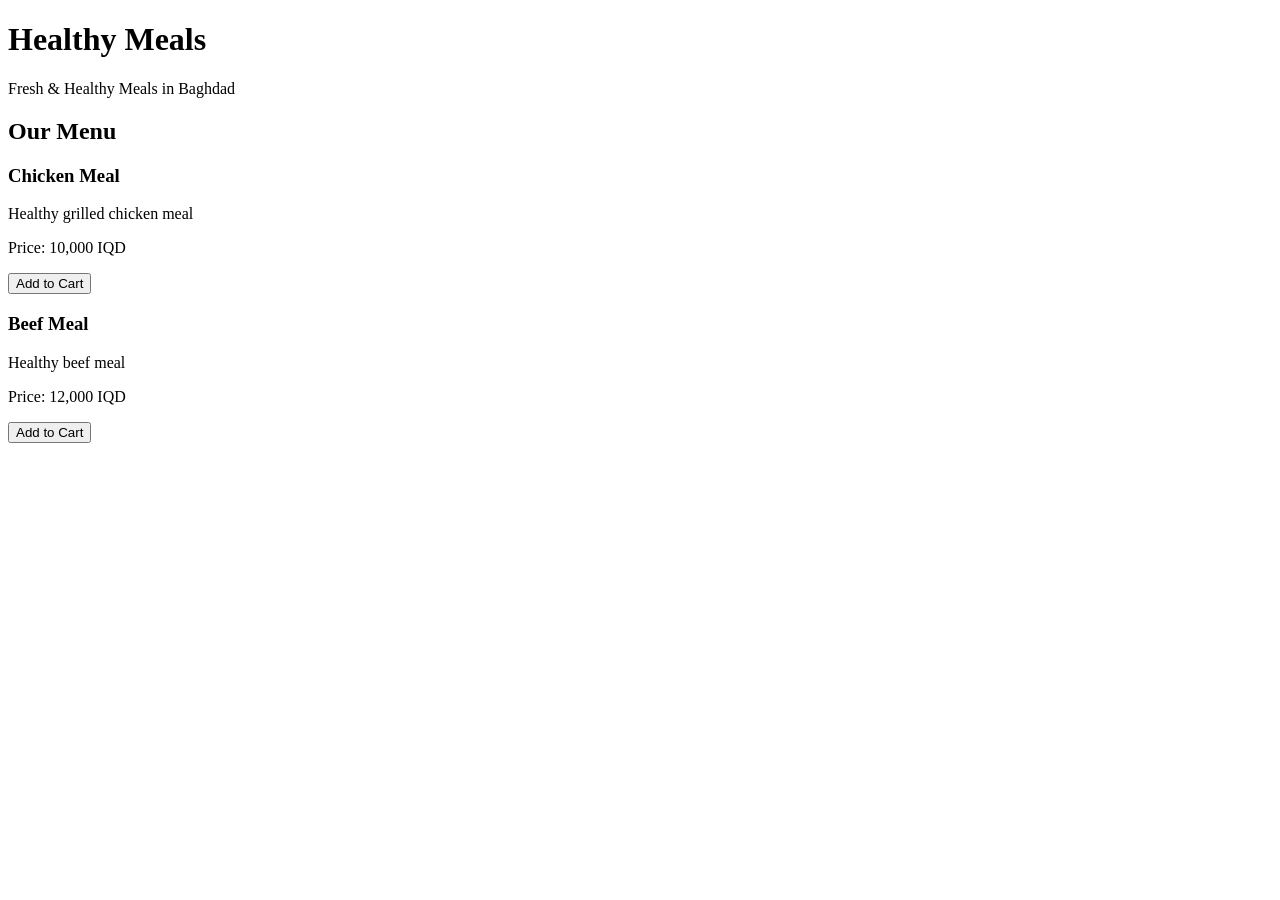
==== index.html @ e66ba893 "Create index.html" ====
<!DOCTYPE html>
<html lang="en">
<head>
    <meta charset="UTF-8">
    <meta name="viewport" content="width=device-width, initial-scale=1.0">
    <title>Healthy Meals Baghdad</title>
<link rel="stylesheet" href="css/style.css">
</head>

<body>

    <header>
        <h1>Healthy Meals</h1>
        <p>Fresh & Healthy Meals in Baghdad</p>
    </header>

    <main>
        <section>
            <h2>Our Menu</h2>

            <div>
                <h3>Chicken Meal</h3>
                <p>Healthy grilled chicken meal</p>
               <p>Price: 10,000 IQD</p>
                <button>Add to Cart</button>
            </div>

            <div>
                <h3>Beef Meal</h3>
                <p>Healthy beef meal</p>
                <p>Price: 12,000 IQD</p>
                <button>Add to Cart</button>
            </div>

        </section>
    </main>

    <script src="js/app.js"></script>

</body>
</html>
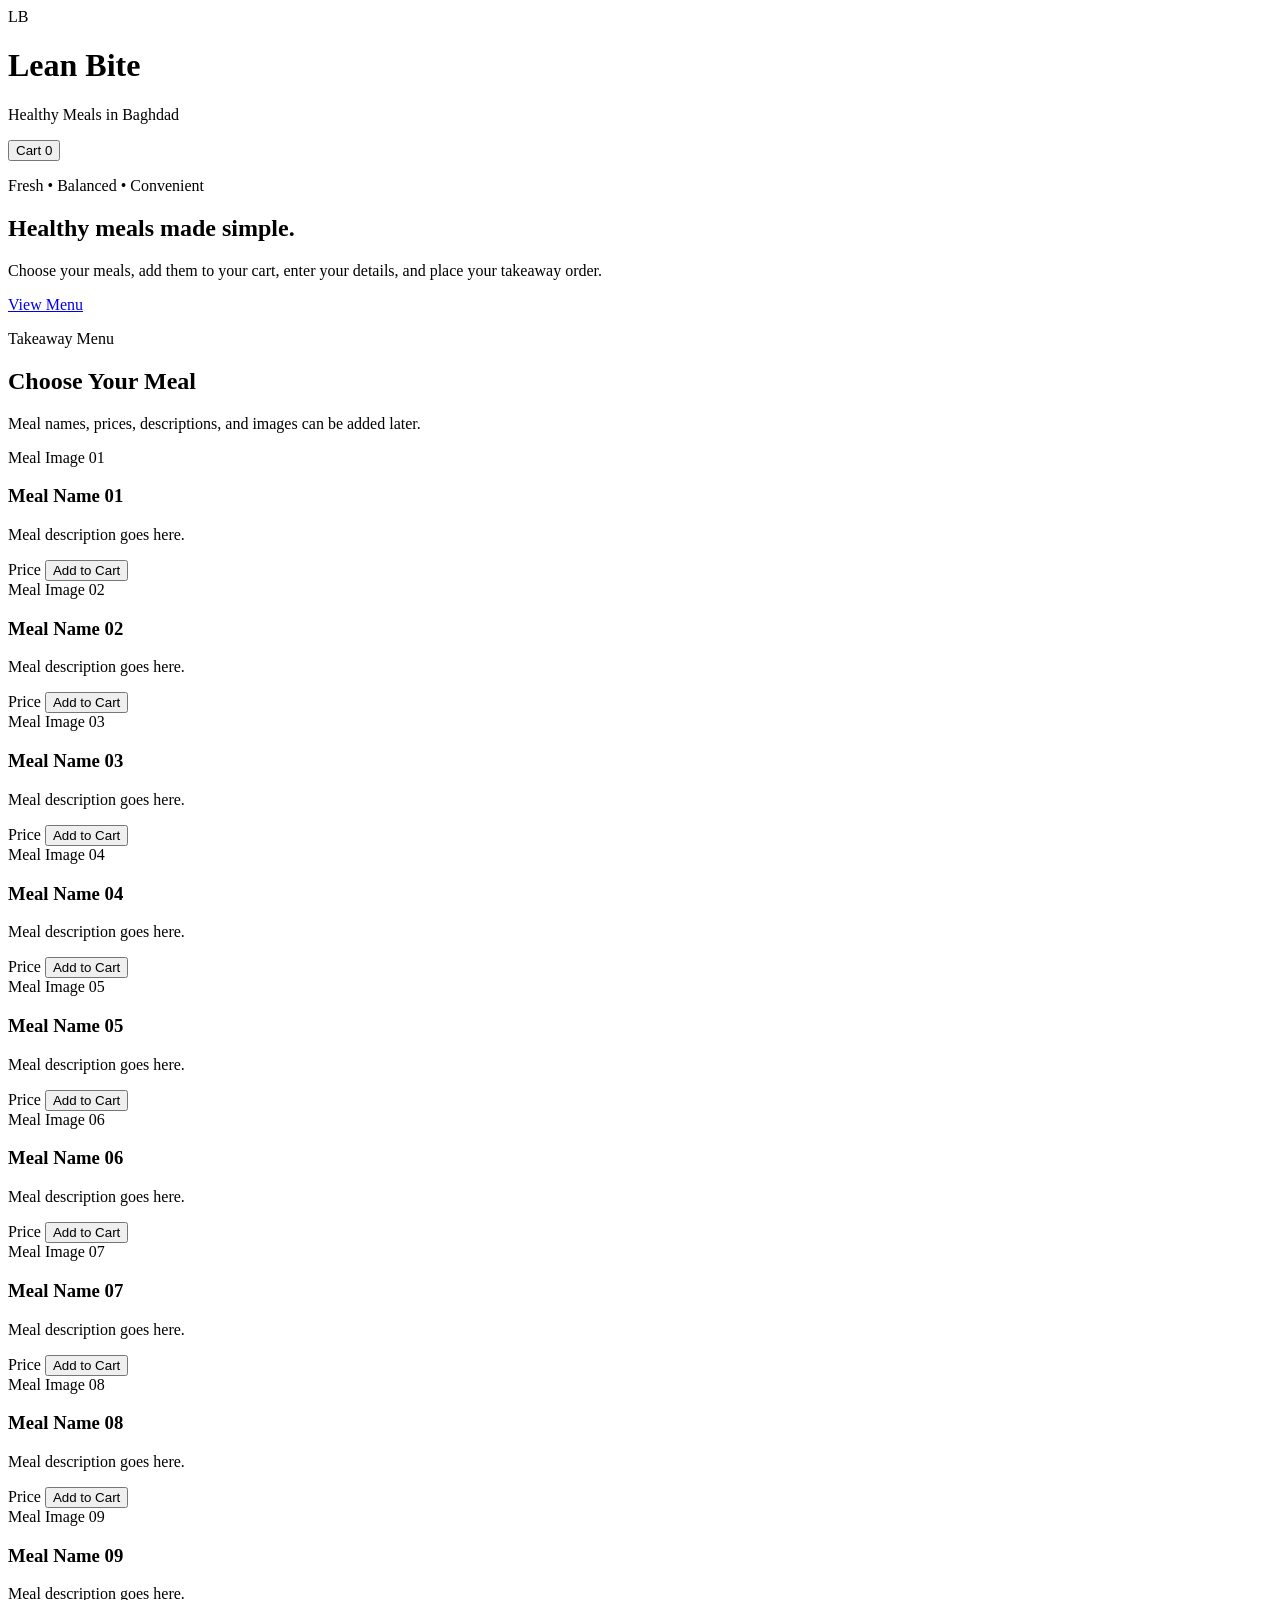
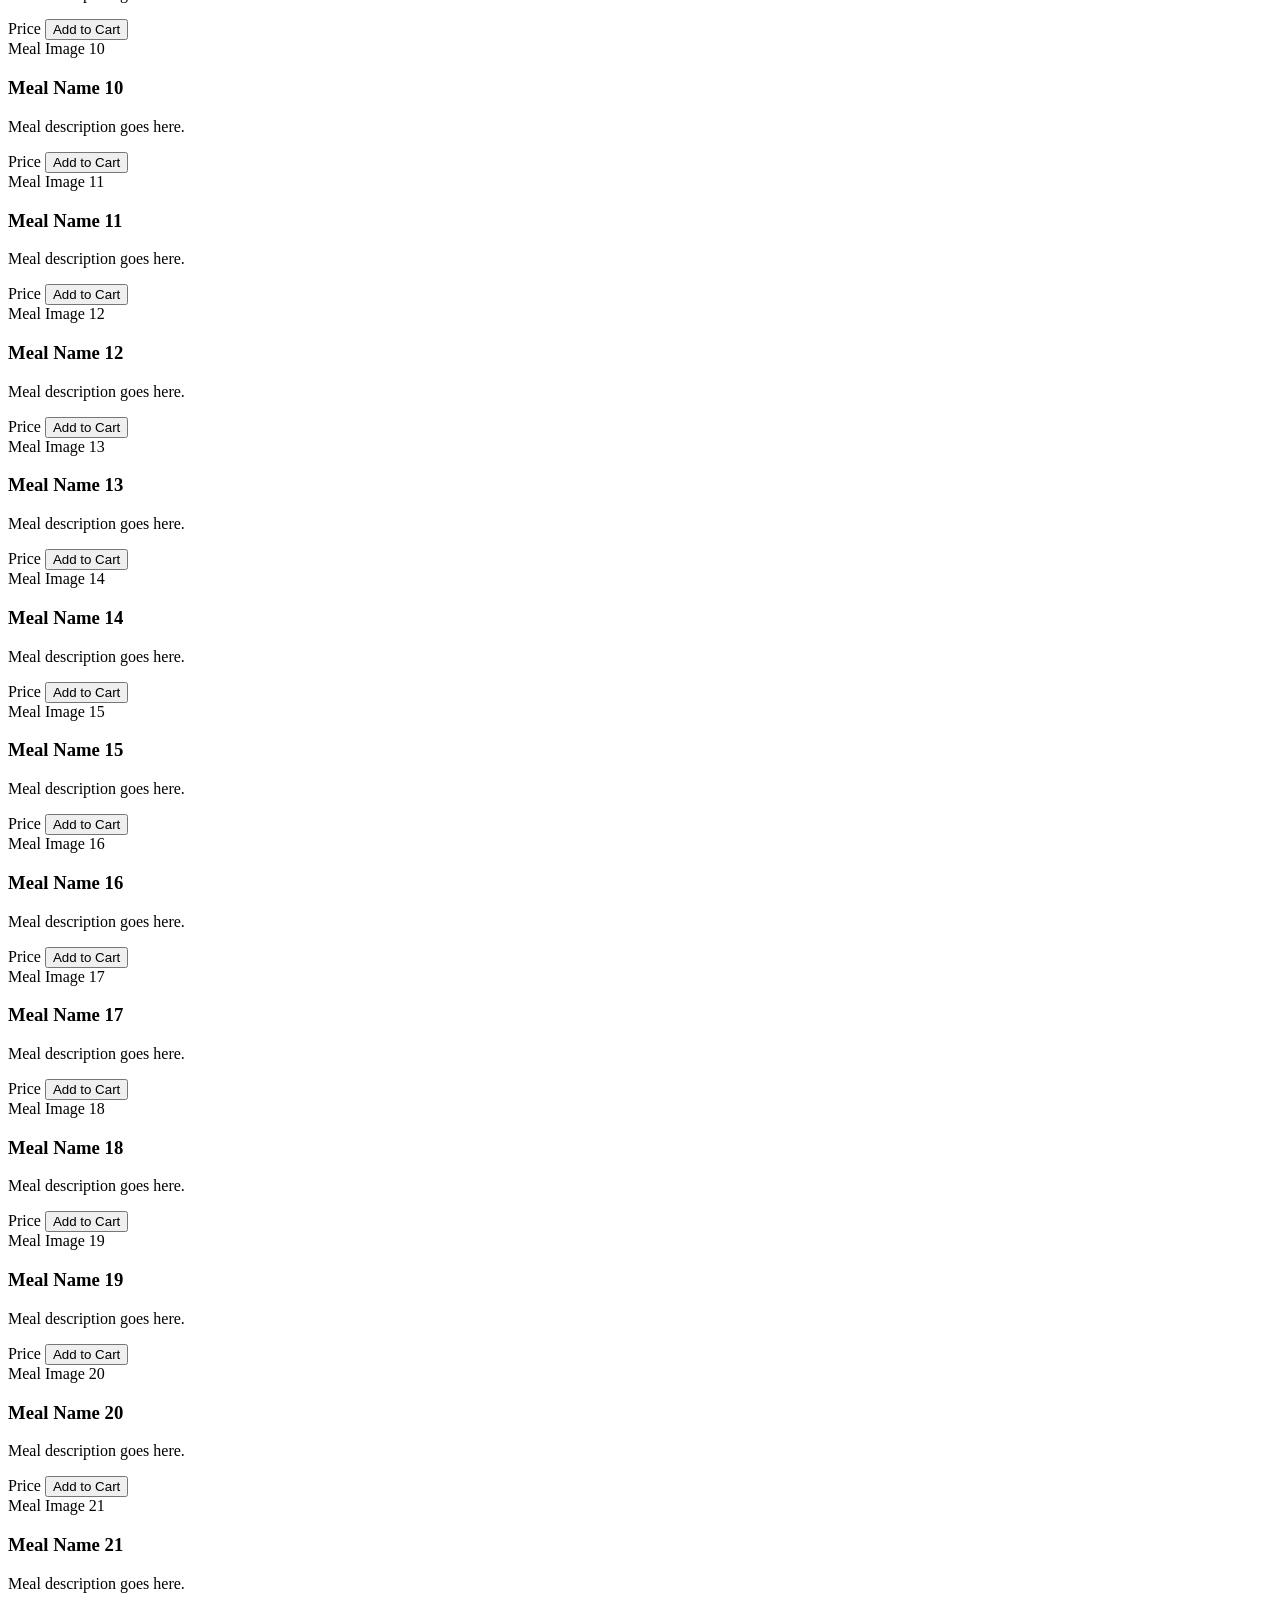
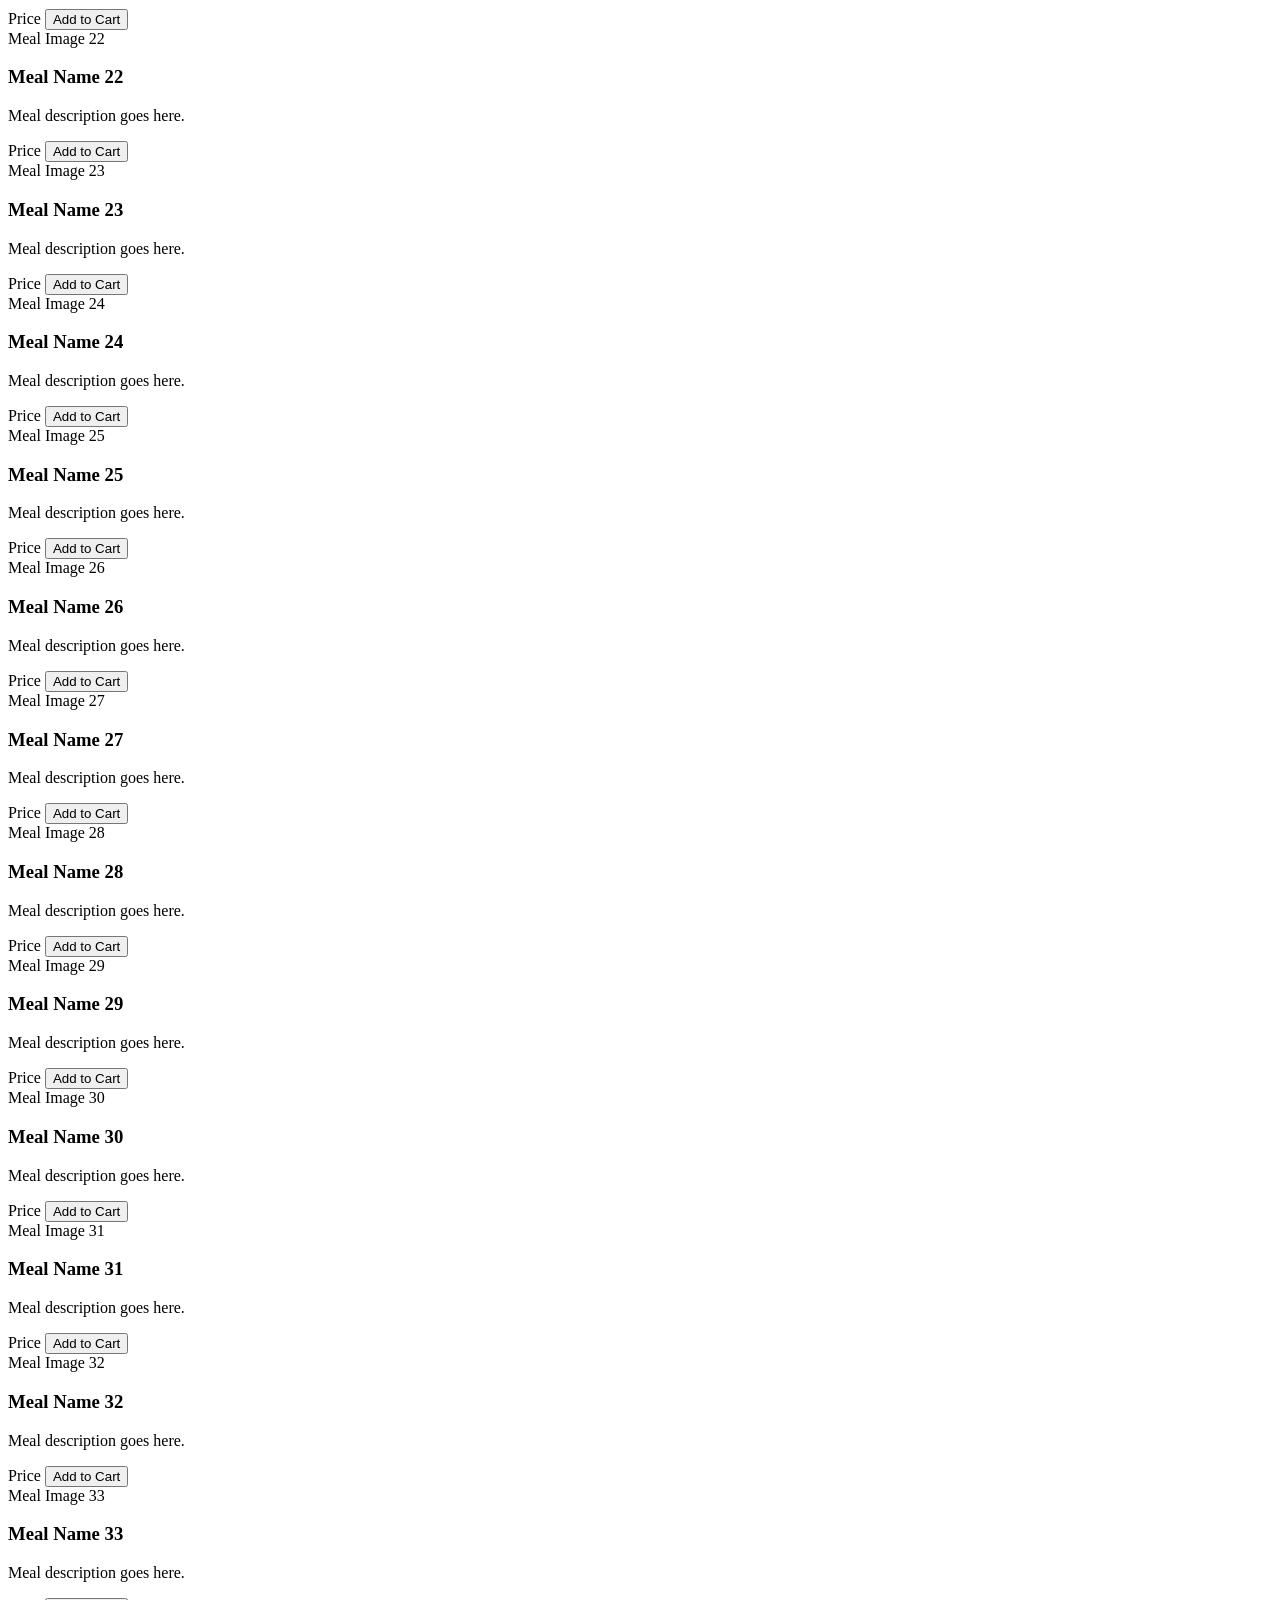
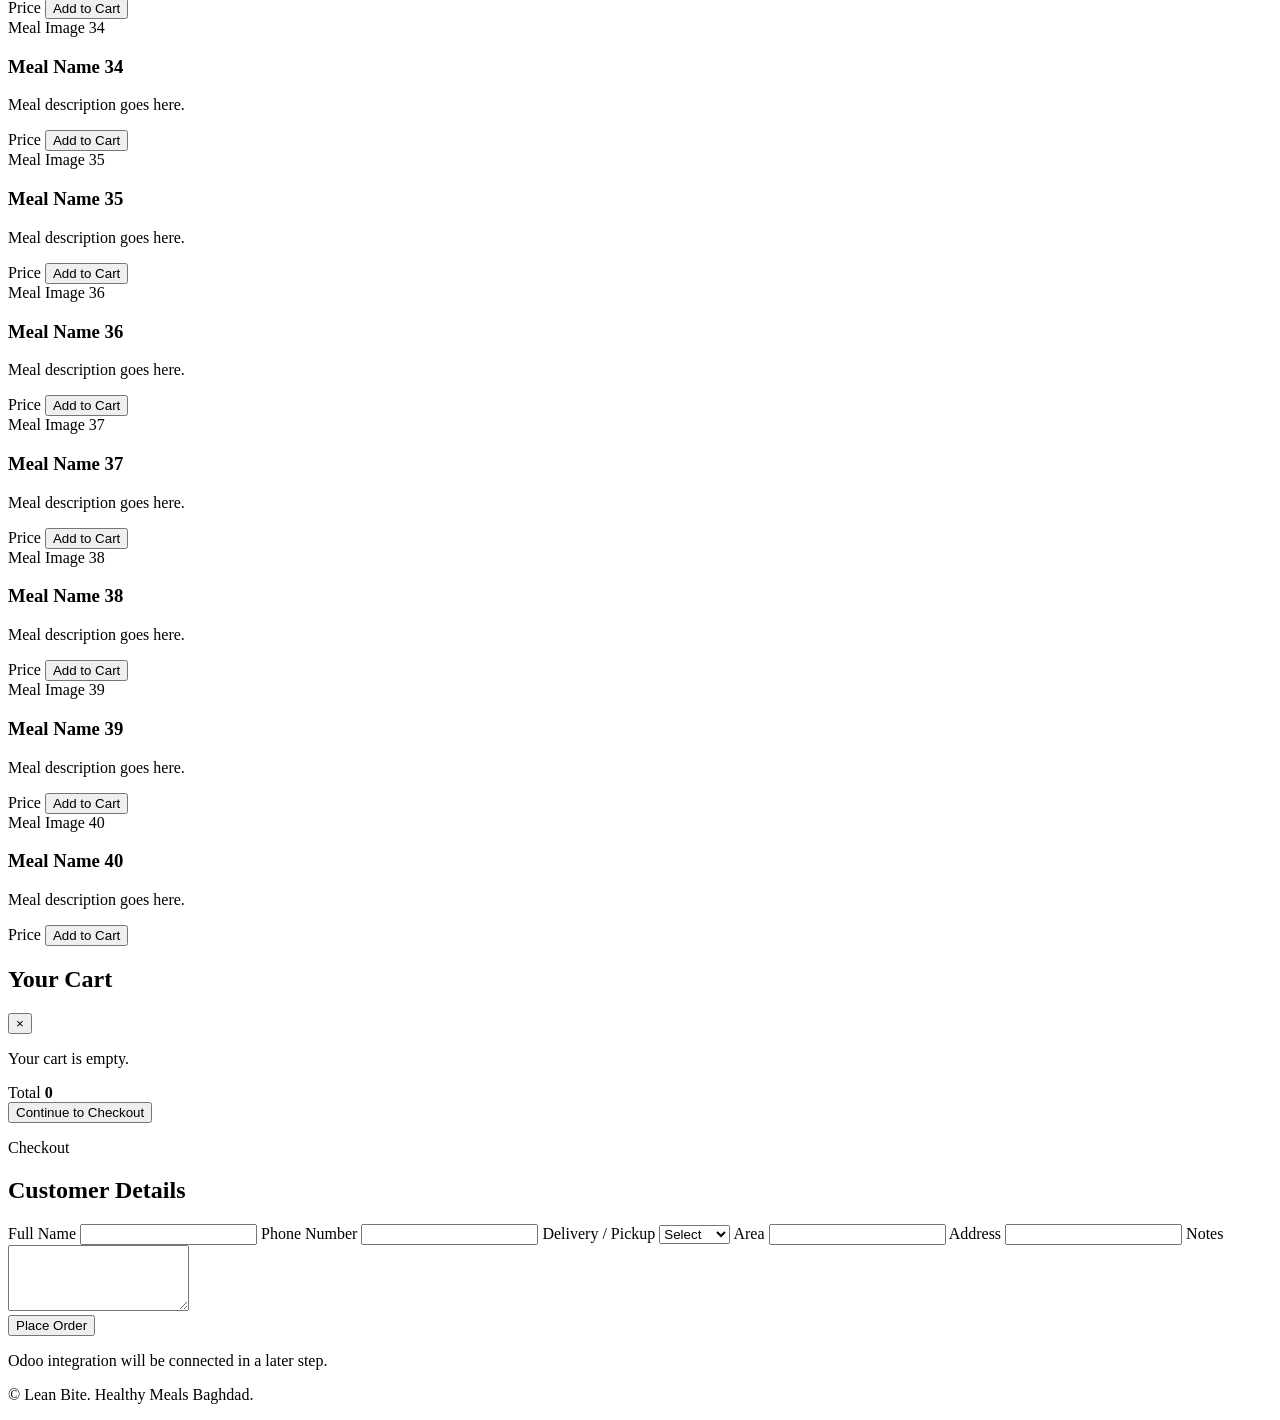
==== commit 3cbba74a: "Add files via upload" ====
--- a/index.html
+++ b/index.html
@@ -1,41 +1,672 @@
 <!DOCTYPE html>
 <html lang="en">
 <head>
-    <meta charset="UTF-8">
-    <meta name="viewport" content="width=device-width, initial-scale=1.0">
-    <title>Healthy Meals Baghdad</title>
-<link rel="stylesheet" href="css/style.css">
+  <meta charset="UTF-8" />
+  <meta name="viewport" content="width=device-width, initial-scale=1.0" />
+  <meta
+    name="description"
+    content="Lean Bite Baghdad takeaway menu for healthy meals."
+  />
+  <title>Lean Bite | Healthy Meals Baghdad</title>
+
+  <!-- Brand styles -->
+  <link rel="stylesheet" href="css/style.css" />
 </head>
 
 <body>
-
-    <header>
-        <h1>Healthy Meals</h1>
-        <p>Fresh & Healthy Meals in Baghdad</p>
-    </header>
-
-    <main>
-        <section>
-            <h2>Our Menu</h2>
-
-            <div>
-                <h3>Chicken Meal</h3>
-                <p>Healthy grilled chicken meal</p>
-               <p>Price: 10,000 IQD</p>
-                <button>Add to Cart</button>
-            </div>
-
-            <div>
-                <h3>Beef Meal</h3>
-                <p>Healthy beef meal</p>
-                <p>Price: 12,000 IQD</p>
-                <button>Add to Cart</button>
-            </div>
-
-        </section>
-    </main>
-
-    <script src="js/app.js"></script>
-
+  <header class="site-header">
+    <div class="container header-inner">
+      <div class="brand">
+        <span class="brand-mark">LB</span>
+        <div>
+          <h1>Lean Bite</h1>
+          <p>Healthy Meals in Baghdad</p>
+        </div>
+      </div>
+
+      <button class="cart-button" id="cartButton" type="button">
+        Cart
+        <span class="cart-count" id="cartCount">0</span>
+      </button>
+    </div>
+  </header>
+
+  <main>
+    <section class="hero">
+      <div class="container hero-inner">
+        <p class="eyebrow">Fresh • Balanced • Convenient</p>
+        <h2>Healthy meals made simple.</h2>
+        <p>
+          Choose your meals, add them to your cart, enter your details,
+          and place your takeaway order.
+        </p>
+
+        <a class="primary-button" href="#menu">View Menu</a>
+      </div>
+    </section>
+
+    <section class="menu-section" id="menu">
+      <div class="container">
+        <div class="section-heading">
+          <p class="eyebrow">Takeaway Menu</p>
+          <h2>Choose Your Meal</h2>
+          <p>
+            Meal names, prices, descriptions, and images can be added later.
+          </p>
+        </div>
+
+        <div class="menu-grid">
+
+          <!-- Meal 01 -->
+          <article class="meal-card" data-meal-id="1">
+            <div class="meal-image-placeholder">Meal Image 01</div>
+            <div class="meal-content">
+              <h3>Meal Name 01</h3>
+              <p class="meal-description">Meal description goes here.</p>
+              <div class="meal-footer">
+                <span class="meal-price">Price</span>
+                <button class="add-to-cart" type="button" data-meal-id="1">Add to Cart</button>
+              </div>
+            </div>
+          </article>
+
+          <!-- Meal 02 -->
+          <article class="meal-card" data-meal-id="2">
+            <div class="meal-image-placeholder">Meal Image 02</div>
+            <div class="meal-content">
+              <h3>Meal Name 02</h3>
+              <p class="meal-description">Meal description goes here.</p>
+              <div class="meal-footer">
+                <span class="meal-price">Price</span>
+                <button class="add-to-cart" type="button" data-meal-id="2">Add to Cart</button>
+              </div>
+            </div>
+          </article>
+
+          <!-- Meal 03 -->
+          <article class="meal-card" data-meal-id="3">
+            <div class="meal-image-placeholder">Meal Image 03</div>
+            <div class="meal-content">
+              <h3>Meal Name 03</h3>
+              <p class="meal-description">Meal description goes here.</p>
+              <div class="meal-footer">
+                <span class="meal-price">Price</span>
+                <button class="add-to-cart" type="button" data-meal-id="3">Add to Cart</button>
+              </div>
+            </div>
+          </article>
+
+          <!-- Meal 04 -->
+          <article class="meal-card" data-meal-id="4">
+            <div class="meal-image-placeholder">Meal Image 04</div>
+            <div class="meal-content">
+              <h3>Meal Name 04</h3>
+              <p class="meal-description">Meal description goes here.</p>
+              <div class="meal-footer">
+                <span class="meal-price">Price</span>
+                <button class="add-to-cart" type="button" data-meal-id="4">Add to Cart</button>
+              </div>
+            </div>
+          </article>
+
+          <!-- Meal 05 -->
+          <article class="meal-card" data-meal-id="5">
+            <div class="meal-image-placeholder">Meal Image 05</div>
+            <div class="meal-content">
+              <h3>Meal Name 05</h3>
+              <p class="meal-description">Meal description goes here.</p>
+              <div class="meal-footer">
+                <span class="meal-price">Price</span>
+                <button class="add-to-cart" type="button" data-meal-id="5">Add to Cart</button>
+              </div>
+            </div>
+          </article>
+
+          <!-- Meal 06 -->
+          <article class="meal-card" data-meal-id="6">
+            <div class="meal-image-placeholder">Meal Image 06</div>
+            <div class="meal-content">
+              <h3>Meal Name 06</h3>
+              <p class="meal-description">Meal description goes here.</p>
+              <div class="meal-footer">
+                <span class="meal-price">Price</span>
+                <button class="add-to-cart" type="button" data-meal-id="6">Add to Cart</button>
+              </div>
+            </div>
+          </article>
+
+          <!-- Meal 07 -->
+          <article class="meal-card" data-meal-id="7">
+            <div class="meal-image-placeholder">Meal Image 07</div>
+            <div class="meal-content">
+              <h3>Meal Name 07</h3>
+              <p class="meal-description">Meal description goes here.</p>
+              <div class="meal-footer">
+                <span class="meal-price">Price</span>
+                <button class="add-to-cart" type="button" data-meal-id="7">Add to Cart</button>
+              </div>
+            </div>
+          </article>
+
+          <!-- Meal 08 -->
+          <article class="meal-card" data-meal-id="8">
+            <div class="meal-image-placeholder">Meal Image 08</div>
+            <div class="meal-content">
+              <h3>Meal Name 08</h3>
+              <p class="meal-description">Meal description goes here.</p>
+              <div class="meal-footer">
+                <span class="meal-price">Price</span>
+                <button class="add-to-cart" type="button" data-meal-id="8">Add to Cart</button>
+              </div>
+            </div>
+          </article>
+
+          <!-- Meal 09 -->
+          <article class="meal-card" data-meal-id="9">
+            <div class="meal-image-placeholder">Meal Image 09</div>
+            <div class="meal-content">
+              <h3>Meal Name 09</h3>
+              <p class="meal-description">Meal description goes here.</p>
+              <div class="meal-footer">
+                <span class="meal-price">Price</span>
+                <button class="add-to-cart" type="button" data-meal-id="9">Add to Cart</button>
+              </div>
+            </div>
+          </article>
+
+          <!-- Meal 10 -->
+          <article class="meal-card" data-meal-id="10">
+            <div class="meal-image-placeholder">Meal Image 10</div>
+            <div class="meal-content">
+              <h3>Meal Name 10</h3>
+              <p class="meal-description">Meal description goes here.</p>
+              <div class="meal-footer">
+                <span class="meal-price">Price</span>
+                <button class="add-to-cart" type="button" data-meal-id="10">Add to Cart</button>
+              </div>
+            </div>
+          </article>
+
+          <!-- Meal 11 -->
+          <article class="meal-card" data-meal-id="11">
+            <div class="meal-image-placeholder">Meal Image 11</div>
+            <div class="meal-content">
+              <h3>Meal Name 11</h3>
+              <p class="meal-description">Meal description goes here.</p>
+              <div class="meal-footer">
+                <span class="meal-price">Price</span>
+                <button class="add-to-cart" type="button" data-meal-id="11">Add to Cart</button>
+              </div>
+            </div>
+          </article>
+
+          <!-- Meal 12 -->
+          <article class="meal-card" data-meal-id="12">
+            <div class="meal-image-placeholder">Meal Image 12</div>
+            <div class="meal-content">
+              <h3>Meal Name 12</h3>
+              <p class="meal-description">Meal description goes here.</p>
+              <div class="meal-footer">
+                <span class="meal-price">Price</span>
+                <button class="add-to-cart" type="button" data-meal-id="12">Add to Cart</button>
+              </div>
+            </div>
+          </article>
+
+          <!-- Meal 13 -->
+          <article class="meal-card" data-meal-id="13">
+            <div class="meal-image-placeholder">Meal Image 13</div>
+            <div class="meal-content">
+              <h3>Meal Name 13</h3>
+              <p class="meal-description">Meal description goes here.</p>
+              <div class="meal-footer">
+                <span class="meal-price">Price</span>
+                <button class="add-to-cart" type="button" data-meal-id="13">Add to Cart</button>
+              </div>
+            </div>
+          </article>
+
+          <!-- Meal 14 -->
+          <article class="meal-card" data-meal-id="14">
+            <div class="meal-image-placeholder">Meal Image 14</div>
+            <div class="meal-content">
+              <h3>Meal Name 14</h3>
+              <p class="meal-description">Meal description goes here.</p>
+              <div class="meal-footer">
+                <span class="meal-price">Price</span>
+                <button class="add-to-cart" type="button" data-meal-id="14">Add to Cart</button>
+              </div>
+            </div>
+          </article>
+
+          <!-- Meal 15 -->
+          <article class="meal-card" data-meal-id="15">
+            <div class="meal-image-placeholder">Meal Image 15</div>
+            <div class="meal-content">
+              <h3>Meal Name 15</h3>
+              <p class="meal-description">Meal description goes here.</p>
+              <div class="meal-footer">
+                <span class="meal-price">Price</span>
+                <button class="add-to-cart" type="button" data-meal-id="15">Add to Cart</button>
+              </div>
+            </div>
+          </article>
+
+          <!-- Meal 16 -->
+          <article class="meal-card" data-meal-id="16">
+            <div class="meal-image-placeholder">Meal Image 16</div>
+            <div class="meal-content">
+              <h3>Meal Name 16</h3>
+              <p class="meal-description">Meal description goes here.</p>
+              <div class="meal-footer">
+                <span class="meal-price">Price</span>
+                <button class="add-to-cart" type="button" data-meal-id="16">Add to Cart</button>
+              </div>
+            </div>
+          </article>
+
+          <!-- Meal 17 -->
+          <article class="meal-card" data-meal-id="17">
+            <div class="meal-image-placeholder">Meal Image 17</div>
+            <div class="meal-content">
+              <h3>Meal Name 17</h3>
+              <p class="meal-description">Meal description goes here.</p>
+              <div class="meal-footer">
+                <span class="meal-price">Price</span>
+                <button class="add-to-cart" type="button" data-meal-id="17">Add to Cart</button>
+              </div>
+            </div>
+          </article>
+
+          <!-- Meal 18 -->
+          <article class="meal-card" data-meal-id="18">
+            <div class="meal-image-placeholder">Meal Image 18</div>
+            <div class="meal-content">
+              <h3>Meal Name 18</h3>
+              <p class="meal-description">Meal description goes here.</p>
+              <div class="meal-footer">
+                <span class="meal-price">Price</span>
+                <button class="add-to-cart" type="button" data-meal-id="18">Add to Cart</button>
+              </div>
+            </div>
+          </article>
+
+          <!-- Meal 19 -->
+          <article class="meal-card" data-meal-id="19">
+            <div class="meal-image-placeholder">Meal Image 19</div>
+            <div class="meal-content">
+              <h3>Meal Name 19</h3>
+              <p class="meal-description">Meal description goes here.</p>
+              <div class="meal-footer">
+                <span class="meal-price">Price</span>
+                <button class="add-to-cart" type="button" data-meal-id="19">Add to Cart</button>
+              </div>
+            </div>
+          </article>
+
+          <!-- Meal 20 -->
+          <article class="meal-card" data-meal-id="20">
+            <div class="meal-image-placeholder">Meal Image 20</div>
+            <div class="meal-content">
+              <h3>Meal Name 20</h3>
+              <p class="meal-description">Meal description goes here.</p>
+              <div class="meal-footer">
+                <span class="meal-price">Price</span>
+                <button class="add-to-cart" type="button" data-meal-id="20">Add to Cart</button>
+              </div>
+            </div>
+          </article>
+
+          <!-- Meal 21 -->
+          <article class="meal-card" data-meal-id="21">
+            <div class="meal-image-placeholder">Meal Image 21</div>
+            <div class="meal-content">
+              <h3>Meal Name 21</h3>
+              <p class="meal-description">Meal description goes here.</p>
+              <div class="meal-footer">
+                <span class="meal-price">Price</span>
+                <button class="add-to-cart" type="button" data-meal-id="21">Add to Cart</button>
+              </div>
+            </div>
+          </article>
+
+          <!-- Meal 22 -->
+          <article class="meal-card" data-meal-id="22">
+            <div class="meal-image-placeholder">Meal Image 22</div>
+            <div class="meal-content">
+              <h3>Meal Name 22</h3>
+              <p class="meal-description">Meal description goes here.</p>
+              <div class="meal-footer">
+                <span class="meal-price">Price</span>
+                <button class="add-to-cart" type="button" data-meal-id="22">Add to Cart</button>
+              </div>
+            </div>
+          </article>
+
+          <!-- Meal 23 -->
+          <article class="meal-card" data-meal-id="23">
+            <div class="meal-image-placeholder">Meal Image 23</div>
+            <div class="meal-content">
+              <h3>Meal Name 23</h3>
+              <p class="meal-description">Meal description goes here.</p>
+              <div class="meal-footer">
+                <span class="meal-price">Price</span>
+                <button class="add-to-cart" type="button" data-meal-id="23">Add to Cart</button>
+              </div>
+            </div>
+          </article>
+
+          <!-- Meal 24 -->
+          <article class="meal-card" data-meal-id="24">
+            <div class="meal-image-placeholder">Meal Image 24</div>
+            <div class="meal-content">
+              <h3>Meal Name 24</h3>
+              <p class="meal-description">Meal description goes here.</p>
+              <div class="meal-footer">
+                <span class="meal-price">Price</span>
+                <button class="add-to-cart" type="button" data-meal-id="24">Add to Cart</button>
+              </div>
+            </div>
+          </article>
+
+          <!-- Meal 25 -->
+          <article class="meal-card" data-meal-id="25">
+            <div class="meal-image-placeholder">Meal Image 25</div>
+            <div class="meal-content">
+              <h3>Meal Name 25</h3>
+              <p class="meal-description">Meal description goes here.</p>
+              <div class="meal-footer">
+                <span class="meal-price">Price</span>
+                <button class="add-to-cart" type="button" data-meal-id="25">Add to Cart</button>
+              </div>
+            </div>
+          </article>
+
+          <!-- Meal 26 -->
+          <article class="meal-card" data-meal-id="26">
+            <div class="meal-image-placeholder">Meal Image 26</div>
+            <div class="meal-content">
+              <h3>Meal Name 26</h3>
+              <p class="meal-description">Meal description goes here.</p>
+              <div class="meal-footer">
+                <span class="meal-price">Price</span>
+                <button class="add-to-cart" type="button" data-meal-id="26">Add to Cart</button>
+              </div>
+            </div>
+          </article>
+
+          <!-- Meal 27 -->
+          <article class="meal-card" data-meal-id="27">
+            <div class="meal-image-placeholder">Meal Image 27</div>
+            <div class="meal-content">
+              <h3>Meal Name 27</h3>
+              <p class="meal-description">Meal description goes here.</p>
+              <div class="meal-footer">
+                <span class="meal-price">Price</span>
+                <button class="add-to-cart" type="button" data-meal-id="27">Add to Cart</button>
+              </div>
+            </div>
+          </article>
+
+          <!-- Meal 28 -->
+          <article class="meal-card" data-meal-id="28">
+            <div class="meal-image-placeholder">Meal Image 28</div>
+            <div class="meal-content">
+              <h3>Meal Name 28</h3>
+              <p class="meal-description">Meal description goes here.</p>
+              <div class="meal-footer">
+                <span class="meal-price">Price</span>
+                <button class="add-to-cart" type="button" data-meal-id="28">Add to Cart</button>
+              </div>
+            </div>
+          </article>
+
+          <!-- Meal 29 -->
+          <article class="meal-card" data-meal-id="29">
+            <div class="meal-image-placeholder">Meal Image 29</div>
+            <div class="meal-content">
+              <h3>Meal Name 29</h3>
+              <p class="meal-description">Meal description goes here.</p>
+              <div class="meal-footer">
+                <span class="meal-price">Price</span>
+                <button class="add-to-cart" type="button" data-meal-id="29">Add to Cart</button>
+              </div>
+            </div>
+          </article>
+
+          <!-- Meal 30 -->
+          <article class="meal-card" data-meal-id="30">
+            <div class="meal-image-placeholder">Meal Image 30</div>
+            <div class="meal-content">
+              <h3>Meal Name 30</h3>
+              <p class="meal-description">Meal description goes here.</p>
+              <div class="meal-footer">
+                <span class="meal-price">Price</span>
+                <button class="add-to-cart" type="button" data-meal-id="30">Add to Cart</button>
+              </div>
+            </div>
+          </article>
+
+          <!-- Meal 31 -->
+          <article class="meal-card" data-meal-id="31">
+            <div class="meal-image-placeholder">Meal Image 31</div>
+            <div class="meal-content">
+              <h3>Meal Name 31</h3>
+              <p class="meal-description">Meal description goes here.</p>
+              <div class="meal-footer">
+                <span class="meal-price">Price</span>
+                <button class="add-to-cart" type="button" data-meal-id="31">Add to Cart</button>
+              </div>
+            </div>
+          </article>
+
+          <!-- Meal 32 -->
+          <article class="meal-card" data-meal-id="32">
+            <div class="meal-image-placeholder">Meal Image 32</div>
+            <div class="meal-content">
+              <h3>Meal Name 32</h3>
+              <p class="meal-description">Meal description goes here.</p>
+              <div class="meal-footer">
+                <span class="meal-price">Price</span>
+                <button class="add-to-cart" type="button" data-meal-id="32">Add to Cart</button>
+              </div>
+            </div>
+          </article>
+
+          <!-- Meal 33 -->
+          <article class="meal-card" data-meal-id="33">
+            <div class="meal-image-placeholder">Meal Image 33</div>
+            <div class="meal-content">
+              <h3>Meal Name 33</h3>
+              <p class="meal-description">Meal description goes here.</p>
+              <div class="meal-footer">
+                <span class="meal-price">Price</span>
+                <button class="add-to-cart" type="button" data-meal-id="33">Add to Cart</button>
+              </div>
+            </div>
+          </article>
+
+          <!-- Meal 34 -->
+          <article class="meal-card" data-meal-id="34">
+            <div class="meal-image-placeholder">Meal Image 34</div>
+            <div class="meal-content">
+              <h3>Meal Name 34</h3>
+              <p class="meal-description">Meal description goes here.</p>
+              <div class="meal-footer">
+                <span class="meal-price">Price</span>
+                <button class="add-to-cart" type="button" data-meal-id="34">Add to Cart</button>
+              </div>
+            </div>
+          </article>
+
+          <!-- Meal 35 -->
+          <article class="meal-card" data-meal-id="35">
+            <div class="meal-image-placeholder">Meal Image 35</div>
+            <div class="meal-content">
+              <h3>Meal Name 35</h3>
+              <p class="meal-description">Meal description goes here.</p>
+              <div class="meal-footer">
+                <span class="meal-price">Price</span>
+                <button class="add-to-cart" type="button" data-meal-id="35">Add to Cart</button>
+              </div>
+            </div>
+          </article>
+
+          <!-- Meal 36 -->
+          <article class="meal-card" data-meal-id="36">
+            <div class="meal-image-placeholder">Meal Image 36</div>
+            <div class="meal-content">
+              <h3>Meal Name 36</h3>
+              <p class="meal-description">Meal description goes here.</p>
+              <div class="meal-footer">
+                <span class="meal-price">Price</span>
+                <button class="add-to-cart" type="button" data-meal-id="36">Add to Cart</button>
+              </div>
+            </div>
+          </article>
+
+          <!-- Meal 37 -->
+          <article class="meal-card" data-meal-id="37">
+            <div class="meal-image-placeholder">Meal Image 37</div>
+            <div class="meal-content">
+              <h3>Meal Name 37</h3>
+              <p class="meal-description">Meal description goes here.</p>
+              <div class="meal-footer">
+                <span class="meal-price">Price</span>
+                <button class="add-to-cart" type="button" data-meal-id="37">Add to Cart</button>
+              </div>
+            </div>
+          </article>
+
+          <!-- Meal 38 -->
+          <article class="meal-card" data-meal-id="38">
+            <div class="meal-image-placeholder">Meal Image 38</div>
+            <div class="meal-content">
+              <h3>Meal Name 38</h3>
+              <p class="meal-description">Meal description goes here.</p>
+              <div class="meal-footer">
+                <span class="meal-price">Price</span>
+                <button class="add-to-cart" type="button" data-meal-id="38">Add to Cart</button>
+              </div>
+            </div>
+          </article>
+
+          <!-- Meal 39 -->
+          <article class="meal-card" data-meal-id="39">
+            <div class="meal-image-placeholder">Meal Image 39</div>
+            <div class="meal-content">
+              <h3>Meal Name 39</h3>
+              <p class="meal-description">Meal description goes here.</p>
+              <div class="meal-footer">
+                <span class="meal-price">Price</span>
+                <button class="add-to-cart" type="button" data-meal-id="39">Add to Cart</button>
+              </div>
+            </div>
+          </article>
+
+          <!-- Meal 40 -->
+          <article class="meal-card" data-meal-id="40">
+            <div class="meal-image-placeholder">Meal Image 40</div>
+            <div class="meal-content">
+              <h3>Meal Name 40</h3>
+              <p class="meal-description">Meal description goes here.</p>
+              <div class="meal-footer">
+                <span class="meal-price">Price</span>
+                <button class="add-to-cart" type="button" data-meal-id="40">Add to Cart</button>
+              </div>
+            </div>
+          </article>
+
+        </div>
+      </div>
+    </section>
+
+    <aside class="cart-panel" id="cartPanel" aria-hidden="true">
+      <div class="cart-header">
+        <h2>Your Cart</h2>
+        <button id="closeCartButton" type="button" aria-label="Close cart">×</button>
+      </div>
+
+      <div class="cart-items" id="cartItems">
+        <p class="empty-cart-message">Your cart is empty.</p>
+      </div>
+
+      <div class="cart-summary">
+        <div class="summary-row">
+          <span>Total</span>
+          <strong id="cartTotal">0</strong>
+        </div>
+      </div>
+
+      <button class="primary-button full-width" id="checkoutButton" type="button">
+        Continue to Checkout
+      </button>
+    </aside>
+
+    <div class="overlay" id="overlay" hidden></div>
+
+    <section class="checkout-section" id="checkout">
+      <div class="container checkout-card">
+        <div class="section-heading">
+          <p class="eyebrow">Checkout</p>
+          <h2>Customer Details</h2>
+        </div>
+
+        <form id="checkoutForm">
+          <div class="form-grid">
+            <label>
+              Full Name
+              <input type="text" name="fullName" required />
+            </label>
+
+            <label>
+              Phone Number
+              <input type="tel" name="phone" required />
+            </label>
+
+            <label>
+              Delivery / Pickup
+              <select name="orderType" required>
+                <option value="">Select</option>
+                <option value="pickup">Pickup</option>
+                <option value="delivery">Delivery</option>
+              </select>
+            </label>
+
+            <label>
+              Area
+              <input type="text" name="area" />
+            </label>
+
+            <label class="full-width-field">
+              Address
+              <input type="text" name="address" />
+            </label>
+
+            <label class="full-width-field">
+              Notes
+              <textarea name="notes" rows="4"></textarea>
+            </label>
+          </div>
+
+          <button class="primary-button full-width" type="submit">
+            Place Order
+          </button>
+
+          <p class="form-note">
+            Odoo integration will be connected in a later step.
+          </p>
+        </form>
+      </div>
+    </section>
+  </main>
+
+  <footer class="site-footer">
+    <div class="container">
+      <p>© Lean Bite. Healthy Meals Baghdad.</p>
+    </div>
+  </footer>
+
+  <script src="js/app.js"></script>
 </body>
 </html>
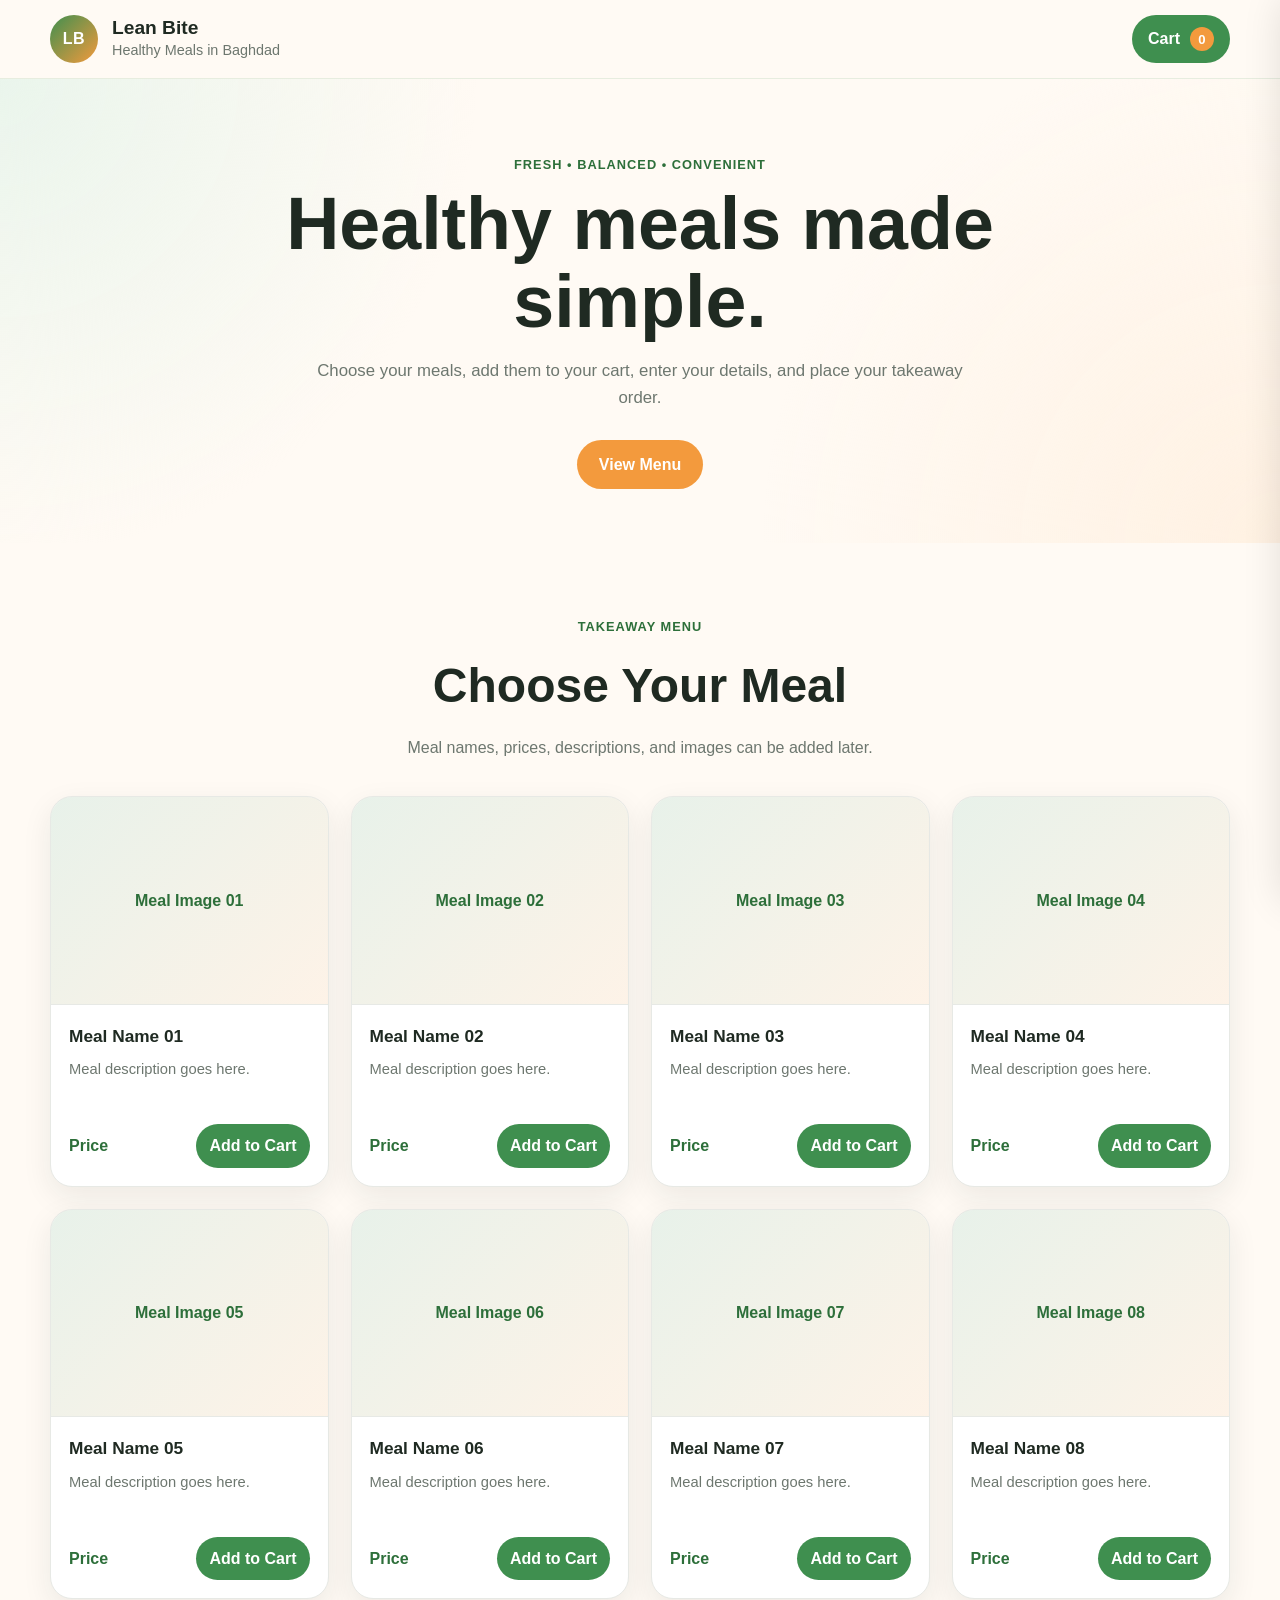
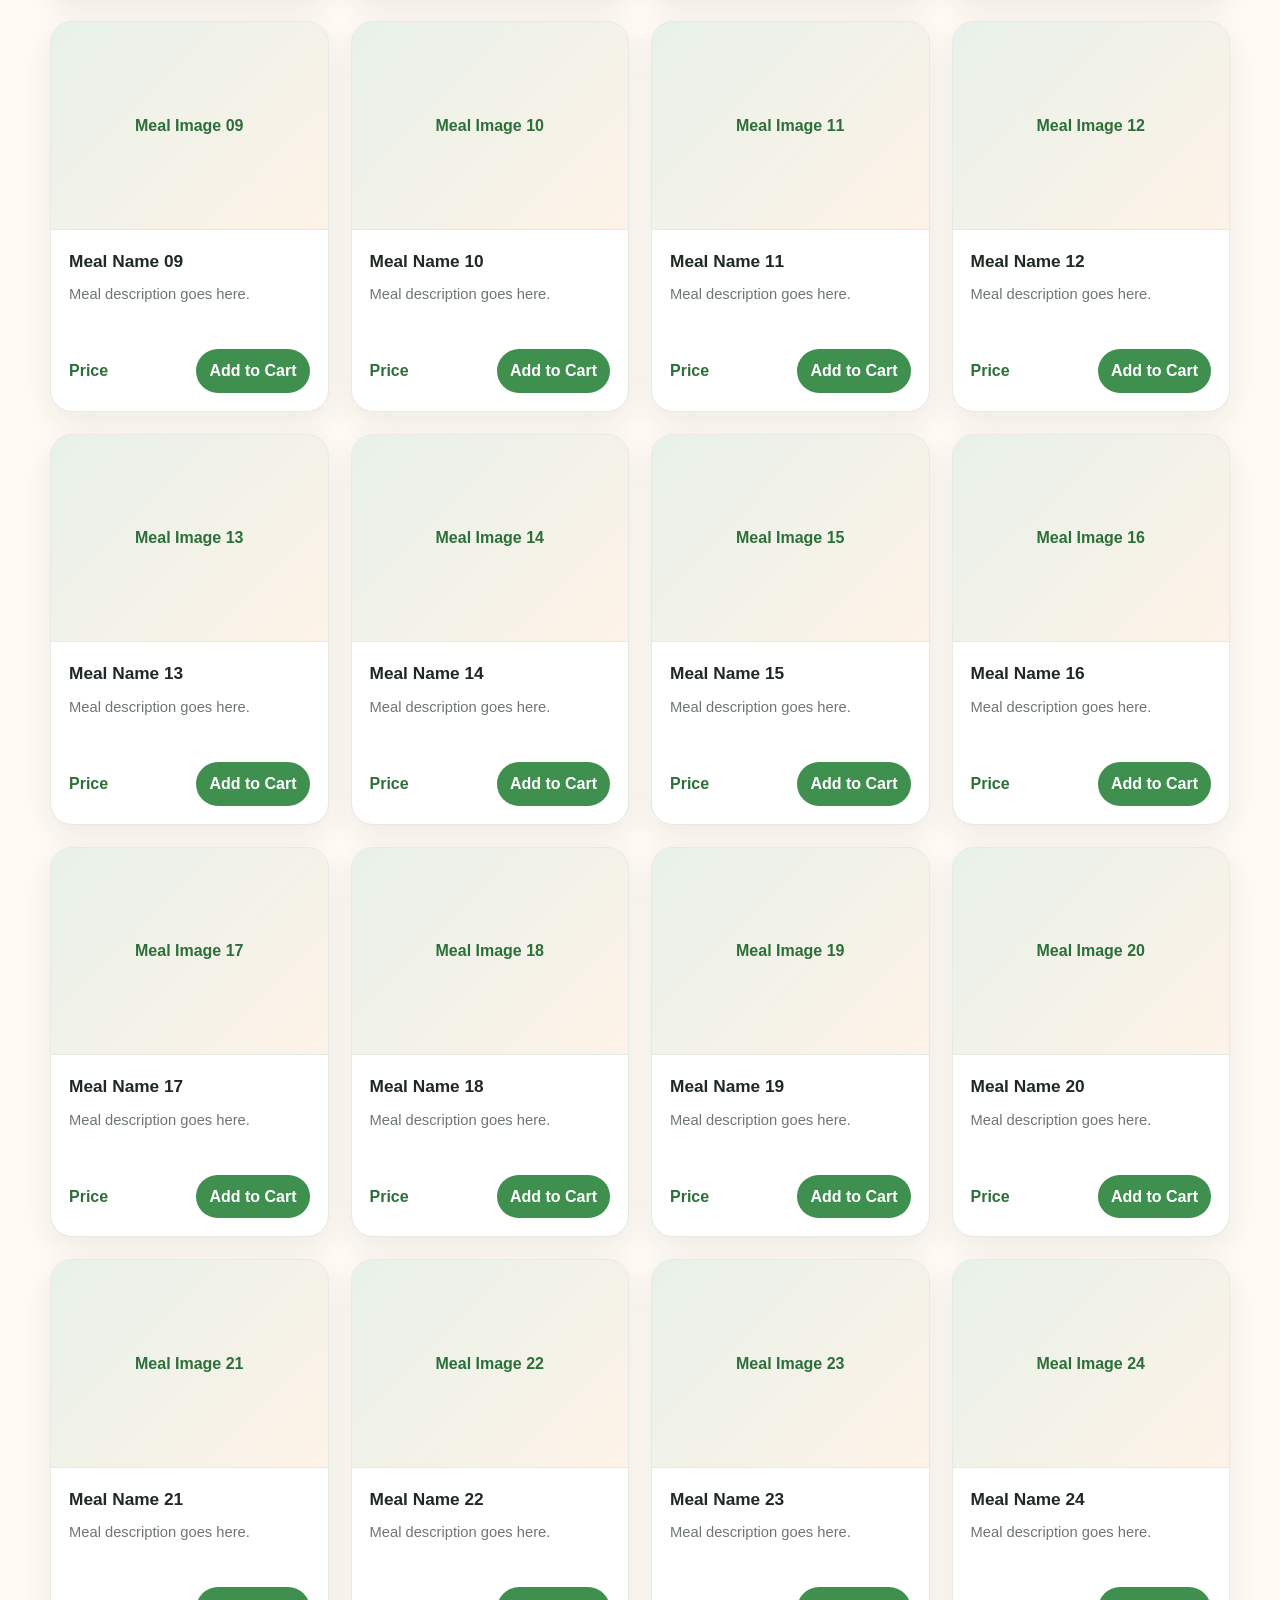
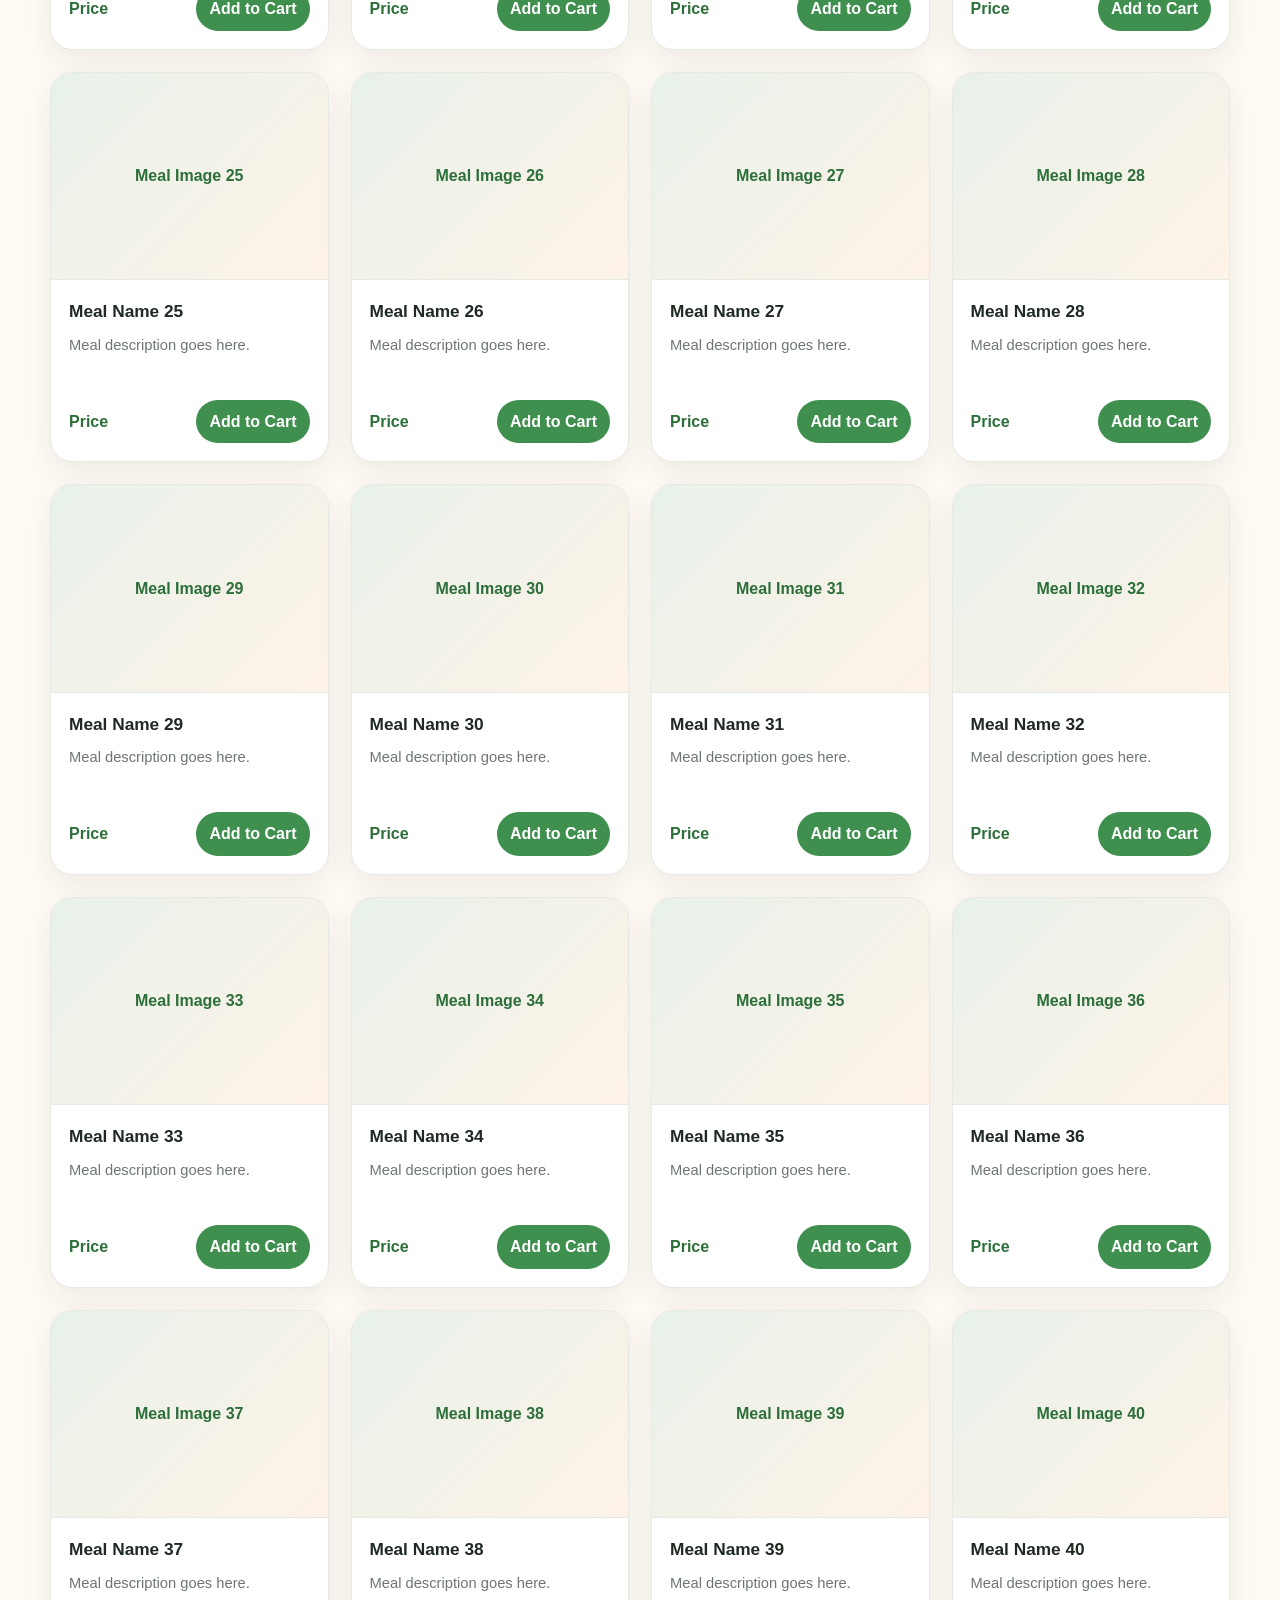
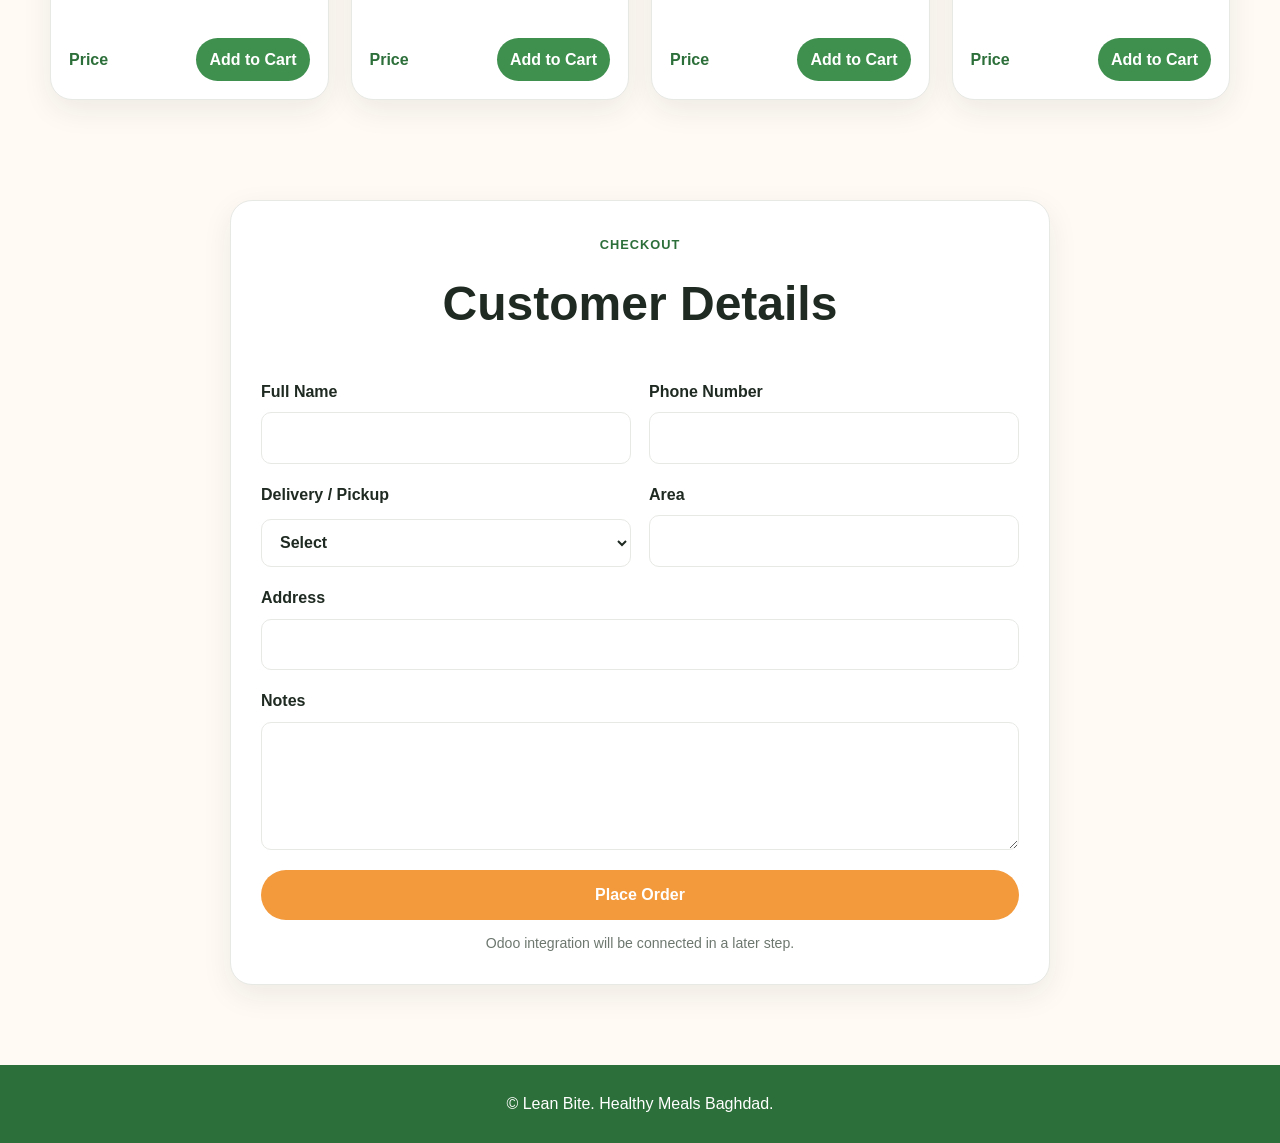
==== commit 8412bb5c: "Update index.html" ====
--- a/index.html
+++ b/index.html
@@ -10,7 +10,7 @@
   <title>Lean Bite | Healthy Meals Baghdad</title>
 
   <!-- Brand styles -->
-  <link rel="stylesheet" href="css/style.css" />
+  <link rel="stylesheet" href="style.css" />
 </head>
 
 <body>
--- a/style.css
+++ b/style.css
@@ -0,0 +1,507 @@
+/* Lean Bite - Single Menu Page */
+
+:root {
+  --green: #3f8f4f;
+  --green-dark: #2d6f3a;
+  --green-soft: #eaf5ec;
+  --orange: #f39a3d;
+  --orange-dark: #d77d22;
+  --orange-soft: #fff1e2;
+  --cream: #fffaf4;
+  --white: #ffffff;
+  --text: #1f2a22;
+  --muted: #6d776f;
+  --border: #e7e9e5;
+  --shadow: 0 10px 30px rgba(31, 42, 34, 0.08);
+  --radius-lg: 22px;
+  --radius-md: 16px;
+  --radius-sm: 10px;
+  --container: 1180px;
+}
+
+* {
+  margin: 0;
+  padding: 0;
+  box-sizing: border-box;
+}
+
+html {
+  scroll-behavior: smooth;
+}
+
+body {
+  font-family: Arial, Helvetica, sans-serif;
+  background: var(--cream);
+  color: var(--text);
+  line-height: 1.6;
+}
+
+button,
+input,
+select,
+textarea {
+  font: inherit;
+}
+
+button,
+a {
+  -webkit-tap-highlight-color: transparent;
+}
+
+a {
+  color: inherit;
+  text-decoration: none;
+}
+
+.container {
+  width: min(100% - 32px, var(--container));
+  margin-inline: auto;
+}
+
+.site-header {
+  position: sticky;
+  top: 0;
+  z-index: 50;
+  background: rgba(255, 250, 244, 0.94);
+  backdrop-filter: blur(12px);
+  border-bottom: 1px solid rgba(63, 143, 79, 0.12);
+}
+
+.header-inner {
+  min-height: 78px;
+  display: flex;
+  align-items: center;
+  justify-content: space-between;
+  gap: 24px;
+}
+
+.brand {
+  display: flex;
+  align-items: center;
+  gap: 14px;
+}
+
+.brand-mark {
+  width: 48px;
+  height: 48px;
+  display: grid;
+  place-items: center;
+  border-radius: 50%;
+  background: linear-gradient(135deg, var(--green), var(--orange));
+  color: var(--white);
+  font-weight: 800;
+  letter-spacing: 0.5px;
+}
+
+.brand h1 {
+  font-size: 1.2rem;
+  line-height: 1.2;
+}
+
+.brand p {
+  color: var(--muted);
+  font-size: 0.9rem;
+}
+
+.cart-button {
+  border: 0;
+  border-radius: 999px;
+  padding: 11px 16px;
+  display: inline-flex;
+  align-items: center;
+  gap: 10px;
+  background: var(--green);
+  color: var(--white);
+  font-weight: 700;
+  cursor: pointer;
+  transition: 0.2s ease;
+}
+
+.cart-button:hover {
+  background: var(--green-dark);
+  transform: translateY(-1px);
+}
+
+.cart-count {
+  min-width: 24px;
+  height: 24px;
+  display: inline-grid;
+  place-items: center;
+  border-radius: 50%;
+  background: var(--orange);
+  color: var(--white);
+  font-size: 0.82rem;
+}
+
+.hero {
+  padding: 72px 0 54px;
+  background:
+    radial-gradient(circle at top left, var(--green-soft), transparent 35%),
+    radial-gradient(circle at bottom right, var(--orange-soft), transparent 38%),
+    var(--cream);
+}
+
+.hero-inner {
+  max-width: 760px;
+  text-align: center;
+}
+
+.eyebrow {
+  display: inline-block;
+  margin-bottom: 10px;
+  color: var(--green-dark);
+  font-weight: 800;
+  letter-spacing: 0.08em;
+  text-transform: uppercase;
+  font-size: 0.8rem;
+}
+
+.hero h2 {
+  font-size: clamp(2.2rem, 6vw, 4.6rem);
+  line-height: 1.05;
+  margin-bottom: 18px;
+}
+
+.hero p:not(.eyebrow) {
+  max-width: 650px;
+  margin: 0 auto 28px;
+  color: var(--muted);
+  font-size: 1.05rem;
+}
+
+.primary-button {
+  border: 0;
+  display: inline-flex;
+  align-items: center;
+  justify-content: center;
+  min-height: 46px;
+  padding: 12px 22px;
+  border-radius: 999px;
+  background: var(--orange);
+  color: var(--white);
+  font-weight: 800;
+  cursor: pointer;
+  transition: 0.2s ease;
+}
+
+.primary-button:hover {
+  background: var(--orange-dark);
+  transform: translateY(-1px);
+}
+
+.menu-section {
+  padding: 70px 0;
+}
+
+.section-heading {
+  max-width: 700px;
+  margin: 0 auto 36px;
+  text-align: center;
+}
+
+.section-heading h2 {
+  font-size: clamp(1.8rem, 4vw, 3rem);
+  margin-bottom: 10px;
+}
+
+.section-heading p:not(.eyebrow) {
+  color: var(--muted);
+}
+
+.menu-grid {
+  display: grid;
+  grid-template-columns: repeat(4, minmax(0, 1fr));
+  gap: 22px;
+}
+
+.meal-card {
+  overflow: hidden;
+  background: var(--white);
+  border: 1px solid var(--border);
+  border-radius: var(--radius-lg);
+  box-shadow: var(--shadow);
+  transition: 0.2s ease;
+}
+
+.meal-card:hover {
+  transform: translateY(-4px);
+  box-shadow: 0 14px 34px rgba(31, 42, 34, 0.12);
+}
+
+.meal-image-placeholder {
+  aspect-ratio: 4 / 3;
+  display: grid;
+  place-items: center;
+  padding: 20px;
+  text-align: center;
+  color: var(--green-dark);
+  font-weight: 800;
+  background:
+    linear-gradient(135deg, rgba(63, 143, 79, 0.12), rgba(243, 154, 61, 0.12));
+  border-bottom: 1px solid var(--border);
+}
+
+.meal-content {
+  padding: 18px;
+}
+
+.meal-content h3 {
+  margin-bottom: 8px;
+  font-size: 1.08rem;
+}
+
+.meal-description {
+  min-height: 48px;
+  margin-bottom: 18px;
+  color: var(--muted);
+  font-size: 0.92rem;
+}
+
+.meal-footer {
+  display: flex;
+  align-items: center;
+  justify-content: space-between;
+  gap: 12px;
+}
+
+.meal-price {
+  color: var(--green-dark);
+  font-weight: 800;
+}
+
+.add-to-cart {
+  border: 0;
+  border-radius: 999px;
+  padding: 9px 13px;
+  background: var(--green);
+  color: var(--white);
+  font-weight: 700;
+  cursor: pointer;
+  transition: 0.2s ease;
+}
+
+.add-to-cart:hover {
+  background: var(--green-dark);
+}
+
+.cart-panel {
+  position: fixed;
+  top: 0;
+  right: 0;
+  z-index: 100;
+  width: min(420px, 100%);
+  height: 100vh;
+  padding: 22px;
+  background: var(--white);
+  box-shadow: -16px 0 40px rgba(0, 0, 0, 0.14);
+  transform: translateX(105%);
+  transition: transform 0.28s ease;
+  overflow-y: auto;
+}
+
+.cart-panel.is-open {
+  transform: translateX(0);
+}
+
+.cart-header {
+  display: flex;
+  align-items: center;
+  justify-content: space-between;
+  margin-bottom: 22px;
+}
+
+.cart-header h2 {
+  font-size: 1.45rem;
+}
+
+#closeCartButton {
+  width: 38px;
+  height: 38px;
+  border: 0;
+  border-radius: 50%;
+  background: var(--green-soft);
+  color: var(--green-dark);
+  font-size: 1.5rem;
+  cursor: pointer;
+}
+
+.cart-items {
+  display: grid;
+  gap: 12px;
+  margin-bottom: 20px;
+}
+
+.empty-cart-message {
+  padding: 22px;
+  border-radius: var(--radius-md);
+  background: #fafafa;
+  color: var(--muted);
+  text-align: center;
+}
+
+.cart-item {
+  padding: 14px;
+  border: 1px solid var(--border);
+  border-radius: var(--radius-md);
+  background: var(--white);
+}
+
+.cart-item-top,
+.summary-row {
+  display: flex;
+  align-items: center;
+  justify-content: space-between;
+  gap: 14px;
+}
+
+.cart-item-name {
+  font-weight: 800;
+}
+
+.cart-item-controls {
+  margin-top: 10px;
+  display: flex;
+  align-items: center;
+  gap: 8px;
+}
+
+.cart-item-controls button {
+  width: 32px;
+  height: 32px;
+  border: 0;
+  border-radius: 50%;
+  background: var(--green-soft);
+  color: var(--green-dark);
+  cursor: pointer;
+}
+
+.cart-summary {
+  margin: 22px 0;
+  padding-top: 18px;
+  border-top: 1px solid var(--border);
+}
+
+.full-width {
+  width: 100%;
+}
+
+.overlay {
+  position: fixed;
+  inset: 0;
+  z-index: 90;
+  background: rgba(0, 0, 0, 0.34);
+}
+
+.checkout-section {
+  padding: 30px 0 80px;
+}
+
+.checkout-card {
+  max-width: 820px;
+  padding: 30px;
+  background: var(--white);
+  border: 1px solid var(--border);
+  border-radius: var(--radius-lg);
+  box-shadow: var(--shadow);
+}
+
+.form-grid {
+  display: grid;
+  grid-template-columns: repeat(2, minmax(0, 1fr));
+  gap: 18px;
+  margin-bottom: 20px;
+}
+
+label {
+  display: grid;
+  gap: 8px;
+  font-weight: 700;
+}
+
+input,
+select,
+textarea {
+  width: 100%;
+  border: 1px solid var(--border);
+  border-radius: var(--radius-sm);
+  background: var(--white);
+  padding: 12px 14px;
+  color: var(--text);
+  outline: none;
+  transition: 0.2s ease;
+}
+
+input:focus,
+select:focus,
+textarea:focus {
+  border-color: var(--green);
+  box-shadow: 0 0 0 3px rgba(63, 143, 79, 0.12);
+}
+
+.full-width-field {
+  grid-column: 1 / -1;
+}
+
+.form-note {
+  margin-top: 12px;
+  color: var(--muted);
+  font-size: 0.88rem;
+  text-align: center;
+}
+
+.site-footer {
+  padding: 26px 0;
+  background: var(--green-dark);
+  color: var(--white);
+  text-align: center;
+}
+
+@media (max-width: 980px) {
+  .menu-grid {
+    grid-template-columns: repeat(3, minmax(0, 1fr));
+  }
+}
+
+@media (max-width: 760px) {
+  .header-inner {
+    min-height: 70px;
+  }
+
+  .brand p {
+    display: none;
+  }
+
+  .menu-grid {
+    grid-template-columns: repeat(2, minmax(0, 1fr));
+  }
+
+  .form-grid {
+    grid-template-columns: 1fr;
+  }
+
+  .full-width-field {
+    grid-column: auto;
+  }
+}
+
+@media (max-width: 520px) {
+  .container {
+    width: min(100% - 22px, var(--container));
+  }
+
+  .hero {
+    padding: 54px 0 42px;
+  }
+
+  .menu-grid {
+    grid-template-columns: 1fr;
+  }
+
+  .meal-description {
+    min-height: auto;
+  }
+
+  .checkout-card {
+    padding: 22px;
+  }
+}
